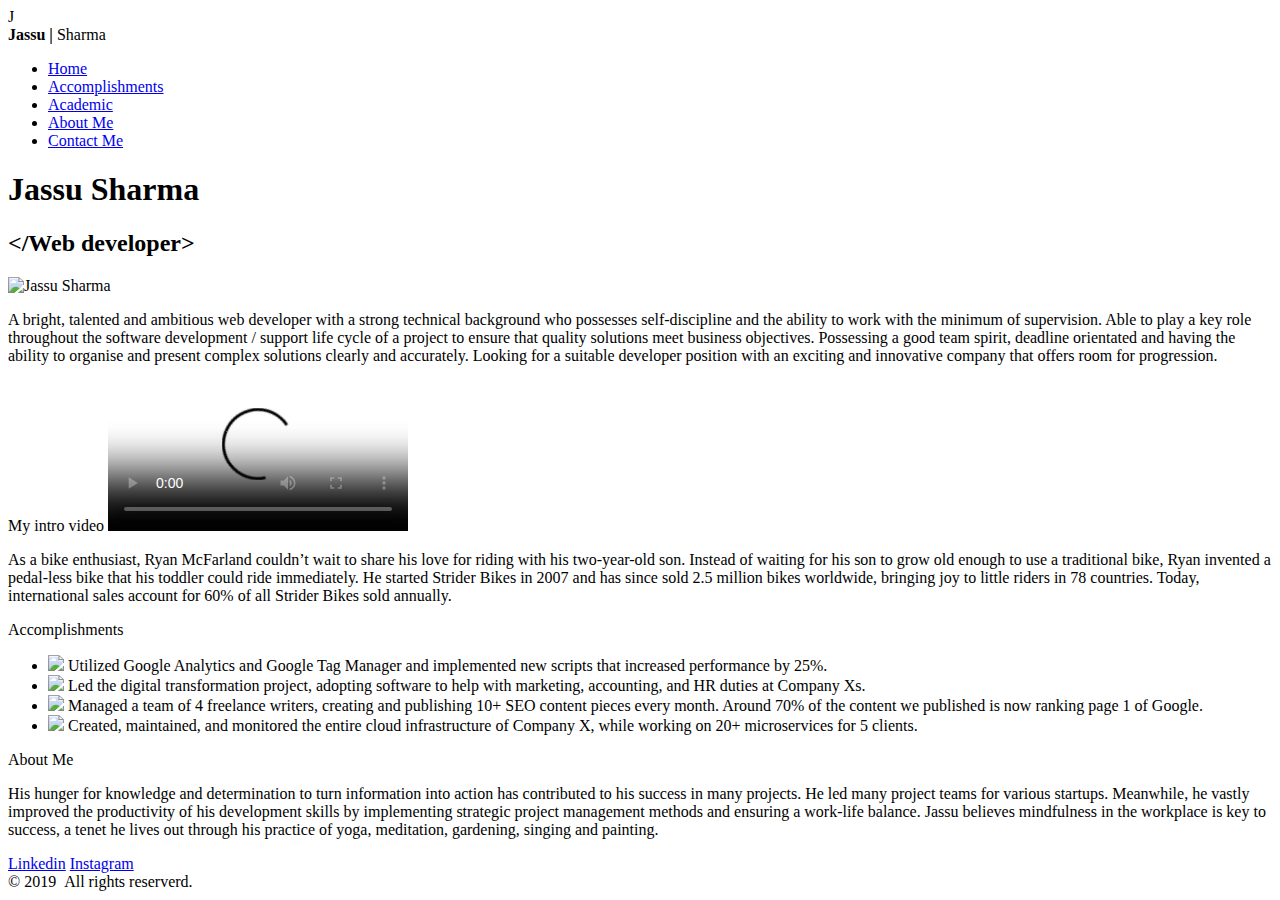
==== index.html @ b9c8e5d4 "Created HTML sources" ====
<!DOCTYPE html>
<html>

<head>
  <title>Home | Jassu Sharma</title>
  <link rel="stylesheet" href="./style/master.css">
</head>

<body>
  <header>
    <div class="logo">
      <div class="logo_char">J</div><b>Jassu |</b> Sharma
    </div>
    <ul class="nav">
      <li><a href="index.html">Home</a></li>
      <li><a href="#accomplishments">Accomplishments</a></li>
      <li><a href="academic.html">Academic</a></li>
      <li><a href="#about">About Me</a></li>
      <li><a href="contact.html">Contact Me</a></li>
    </ul>
  </header>
  <main>
    <section class="career">
      <div class="profile_card">
        <div class="profile">
          <h1>Jassu Sharma</h1>
          <h2>&lt;/Web developer&gt;</h2>
        </div>
        <div class="dp">
          <span>
            <img src="./assets/dp.jpeg" alt="Jassu Sharma">
          </span>
        </div>
      </div>
      <p>
        A bright, talented and ambitious web developer with a strong technical background
        who possesses self-discipline and the ability to work with the minimum of
        supervision. Able to play a key role throughout the software development /
        support life cycle of a project to ensure that quality solutions meet business
        objectives. Possessing a good team spirit, deadline orientated and having the
        ability to organise and present complex solutions clearly and accurately.
        Looking for a suitable developer position with an exciting and innovative
        company that offers room for progression.
      </p>
    </section>

    <section class="container">
      <label class="title">My intro video</label>
      <video poster="./assets/poster.jpg" controls>
        <source src="./assets/videos.mp4" type="video/mp4">
      </video>
      <p>
        As a bike enthusiast, Ryan McFarland couldn’t wait to share his love for riding with his two-year-old son. Instead of waiting for his son to grow old enough to use a traditional bike, Ryan invented a pedal-less bike that his toddler could
        ride immediately. He started Strider Bikes in 2007 and has since sold 2.5 million bikes worldwide, bringing joy to little riders in 78 countries. Today, international sales account for 60% of all Strider Bikes sold annually.
      </p>
    </section>

    <section class="container" id="accomplishments">
      <label class="title">Accomplishments</label>
      <ul class="blocks">
        <li>
          <span class="icon">
            <img src="./assets/analytics.png" />
          </span>
          <span class="text">
            Utilized Google Analytics and Google Tag Manager and implemented new scripts that increased performance by 25%.
            <span>
        </li>
        <li>
          <span class="icon">
            <img src="./assets/digital.png" />
          </span>
          <span class="text">
            Led the digital transformation project, adopting software to help with marketing, accounting, and HR duties at Company Xs.
            <span>
        </li>
        <li>
          <span class="icon">
            <img src="./assets/comp.png" />
          </span>
          <span class="text">
            Managed a team of 4 freelance writers, creating and publishing 10+ SEO content pieces every month. Around 70% of the content we published is now ranking page 1 of Google.
            <span>
        </li>
        <li>
          <span class="icon">
            <img src="./assets/maintenance.png" />
          </span>
          <span class="text">
            Created, maintained, and monitored the entire cloud infrastructure of Company X, while working on 20+ microservices for 5 clients.
            <span>
        </li>
      </ul>
    </section>

    <section class="container" id="about">
      <label class="title">About Me</label>
      </video>
      <p>
        His hunger for knowledge and determination to turn information into action has contributed to his success in many projects.
        He led many project teams for various startups. Meanwhile, he vastly improved the productivity of his development skills by implementing strategic project management methods and ensuring a work-life balance. Jassu believes mindfulness in the
        workplace is key to success, a tenet he lives out through his practice of yoga, meditation, gardening, singing and painting.
      </p>
    </section>
  </main>
  <footer>
    <a href="https://www.linkedin.com/in/jassu-sharma-b40619b0/">Linkedin</a>
    <a href="https://www.instagram.com/jforjassu/">Instagram</a>
    <div>&copy; 2019 &nbsp;All rights reserverd.</div>
  </footer>
</body>

</html>
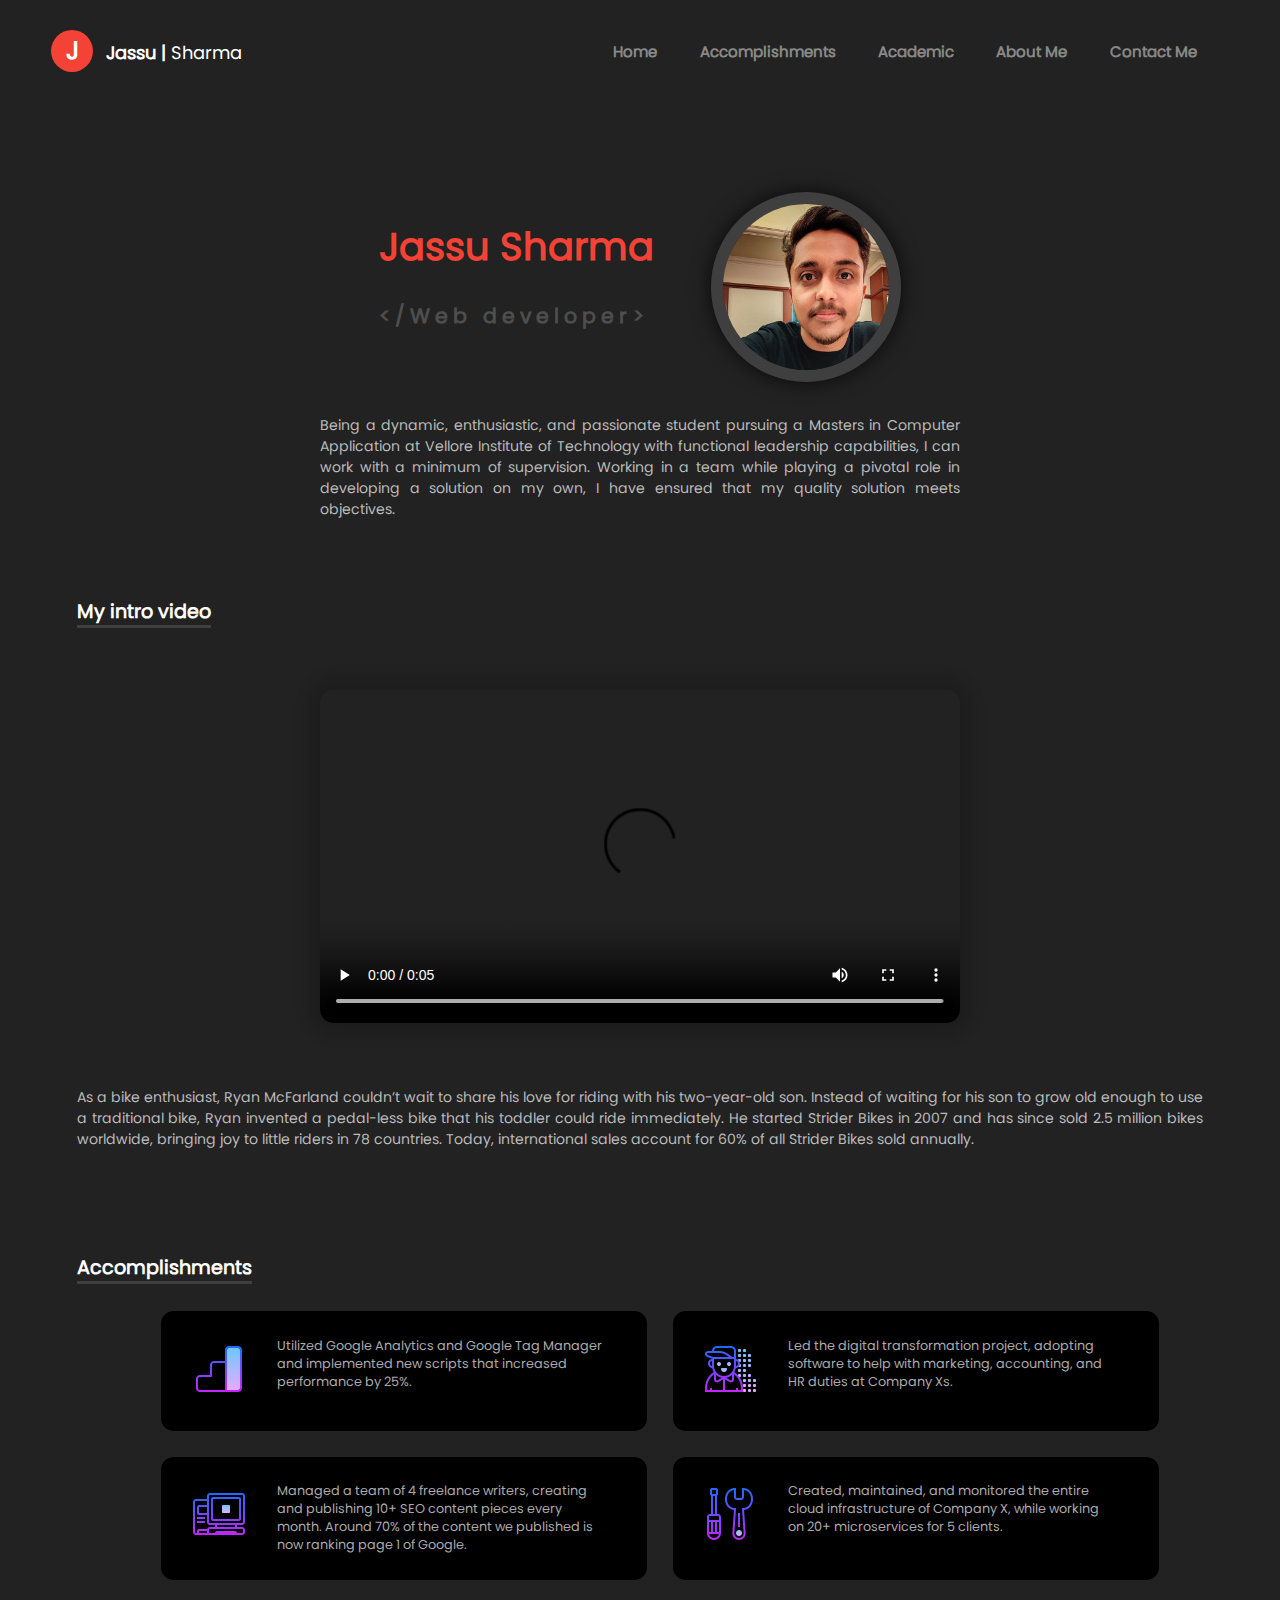
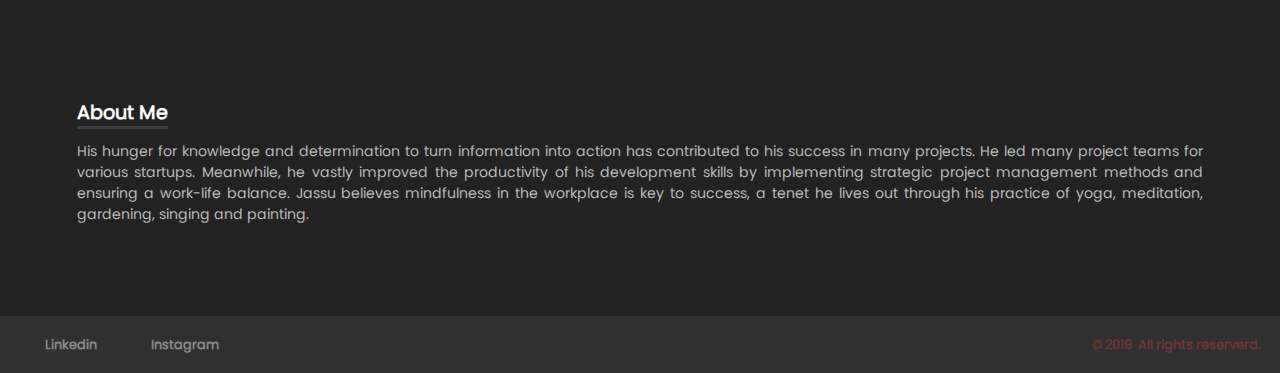
==== commit 591797a4: "Updated summary in index" ====
--- a/index.html
+++ b/index.html
@@ -33,14 +33,12 @@
         </div>
       </div>
       <p>
-        A bright, talented and ambitious web developer with a strong technical background
-        who possesses self-discipline and the ability to work with the minimum of
-        supervision. Able to play a key role throughout the software development /
-        support life cycle of a project to ensure that quality solutions meet business
-        objectives. Possessing a good team spirit, deadline orientated and having the
-        ability to organise and present complex solutions clearly and accurately.
-        Looking for a suitable developer position with an exciting and innovative
-        company that offers room for progression.
+        Being a dynamic, enthusiastic, and passionate student pursuing a
+Masters in Computer Application at Vellore Institute of Technology
+with functional leadership capabilities, I can work with a minimum of
+supervision. Working in a team while playing a pivotal role in
+developing a solution on my own, I have ensured that my quality
+solution meets objectives.
       </p>
     </section>
 
--- a/style/master.css
+++ b/style/master.css
@@ -0,0 +1,309 @@
+@font-face {
+  font-family: 'Poppins';
+  src: url('Poppins.otf');
+}
+
+body {
+  font-family: 'Poppins';
+  background: #222;
+  color: #fff;
+  margin: 0;
+  display: flex;
+  flex-direction: column;
+  min-height: 100vh;
+}
+
+header {
+  height: 8vw;
+  display: flex;
+  align-items: center;
+  background-color: #222;
+}
+
+header .logo {
+  width: 40%;
+  font-size: 1.4vw;
+  margin: 0 4vw;
+}
+
+header .logo b {
+  font-weight: 600;
+}
+
+header .logo .logo_char {
+  font-weight: bold;
+  background-color: #F44336;
+  text-align: center;
+  height: 3.3vw;
+  width: 3.3vw;
+  border-radius: 50%;
+  font-size: 1.4em;
+  padding: 0.5%;
+  margin-right: 1vw;
+  box-sizing: border-box;
+  display: inline-block;
+}
+
+header .nav {
+  width: 60%;
+  display: inline-block;
+  list-style: none;
+  text-align: right;
+  margin-right: 5vw;
+}
+
+header .nav li a {
+  text-decoration: none;
+  color: #888;
+}
+
+header .nav li {
+  display: inline-block;
+  font-size: 0.94em;
+  font-weight: bold;
+  margin: 1.5vw;
+  color: #888;
+}
+
+header .nav li:hover {
+  text-decoration: underline;
+  cursor: pointer;
+  color: #fff;
+}
+
+main {
+  margin: 0 5vw;
+  flex: 1;
+}
+
+footer {
+  background-color: #fff1;
+  padding: 1.5vw;
+  font-size: 1vw;
+  font-weight: bold;
+}
+
+footer a {
+  display: inline-block;
+  margin: 0 2vw;
+  text-decoration: none;
+  color: #888;
+}
+
+footer div {
+  display: inline-block;
+  color: #F4433655;
+  float: right;
+}
+
+section.career {
+  border-radius: ;
+}
+
+section.career .profile_card {
+  width: 50%;
+  padding: 2vw;
+  margin: 0 auto;
+  margin-top: 5vw;
+  text-align: center;
+}
+
+section.career .profile {
+  display: inline-block;
+  width: 50%;
+  text-align: left;
+}
+
+section.career .profile_card .dp {
+  display: inline-block;
+  width: 40%;
+  vertical-align: top;
+  text-align: right;
+}
+
+section.career .profile_card h1 {
+  font-size: 3vw;
+  color: #F44336;
+}
+
+section.career .profile_card h2 {
+  font-size: 1.6vw;
+  opacity: 0.2;
+  letter-spacing: 0.4vw;
+}
+
+section.career .dp span {
+  display: inline-block;
+  width: 13vw;
+  /*apprx. 200px*/
+  height: 13vw;
+  border-radius: 50%;
+  overflow: hidden;
+  border: 1vw solid #fff2;
+  box-shadow: 0 0 1.5vw 0.1vw #000a;
+}
+
+section.career .dp img {
+  width: 100%;
+}
+
+section.career p {
+  margin: 0 20vw;
+}
+
+p {
+  font-size: 1.1vw;
+  color: #bbb;
+  text-align: justify;
+}
+
+.container {
+  padding: 1vw;
+  margin: 5vw 0;
+}
+
+.container-right {
+  width: 80%;
+  padding: 1vw;
+  margin: 1vw 0;
+}
+
+label.title {
+  font-size: 1.5vw;
+  font-weight: 800;
+  border-bottom: 3px solid #fff2;
+  margin-bottom: 10vw;
+}
+
+video {
+  box-shadow: 0 0 1vw 1vw #0002;
+  border-radius: 1.5vh;
+  width: 50vw;
+  height: 26vw;
+  overflow: hidden;
+  display: block;
+  margin: 5vw auto;
+  outline: none;
+}
+
+.container ul.blocks,
+.container ul.lines {
+  list-style: none;
+  display: flex;
+  flex-wrap: wrap;
+  justify-content: center;
+}
+
+.container ul.blocks li {
+  width: 40%;
+}
+
+.container ul.blocks li {
+  padding: 2vw;
+  font-size: 1vw;
+  color: #aaa;
+  margin: 1vw;
+  background: #000;
+  border-radius: 1vw;
+}
+
+.container ul.blocks li .icon {
+  display: inline-block;
+  width: 20%;
+  vertical-align: top;
+}
+
+.container ul.blocks li .mid {
+  vertical-align: middle;
+}
+
+.container ul.blocks li .text {
+  display: inline-block;
+  width: 75%;
+}
+
+.container ul.lines li {
+  width: 100%;
+  display: block;
+  padding: 2vw;
+  font-size: 1vw;
+  color: #aaa;
+  border: 1px solid #333;
+  border-radius: 0.5vw;
+  margin: 1vw;
+}
+
+.container ul.lines li .year {
+  padding: 0.5vw 1vw;
+  margin: 1vw;
+  font-size: 0.8vw;
+  border: 0.2vw solid #F44336;
+  border-radius: 20px;
+}
+
+.container ul.lines li .text b {
+  color: #F44336;
+}
+
+.container-right {
+  width: 40%;
+  margin-top: 5vw;
+  display: inline-block;
+  vertical-align: top;
+}
+
+.container-left {
+  width: 40%;
+  display: inline-block;
+  vertical-align: top;
+}
+
+.container-right ul.block-line {
+  list-style: none;
+}
+
+.container-right ul.block-line li {
+  height: 3vw;
+  margin: 2vw 0;
+}
+
+.container-right ul.block-line .icon-mid img {
+  height: 100%;
+  margin-right: 1vw;
+  vertical-align: middle;
+}
+
+.container-right ul.block-line .text {
+  font-size: 1vw;
+}
+
+.container-left form {
+  margin: 3vw 0;
+}
+
+.container-left form input,
+.container-left form textarea {
+  display: block;
+  box-sizing: border-box;
+  width: 100%;
+  margin: 2vw 0;
+  padding: 1vw;
+  background: none;
+  border-radius: 0.4vw;
+  border: 0.12vw solid #444;
+  outline: none;
+  color: #fff;
+  font-family: 'Poppins';
+}
+
+.container-left form button {
+  width: inherit;
+  color: #fff;
+  font-size: 0.9vw;
+  background-color: #333;
+  padding: 1vw 2vw;
+  border: 0.2vw solid #F44336;
+  border-radius: 50px;
+  box-shadow: 0 1vw 1vw 0.1vw #0004;
+  cursor: pointer;
+}
